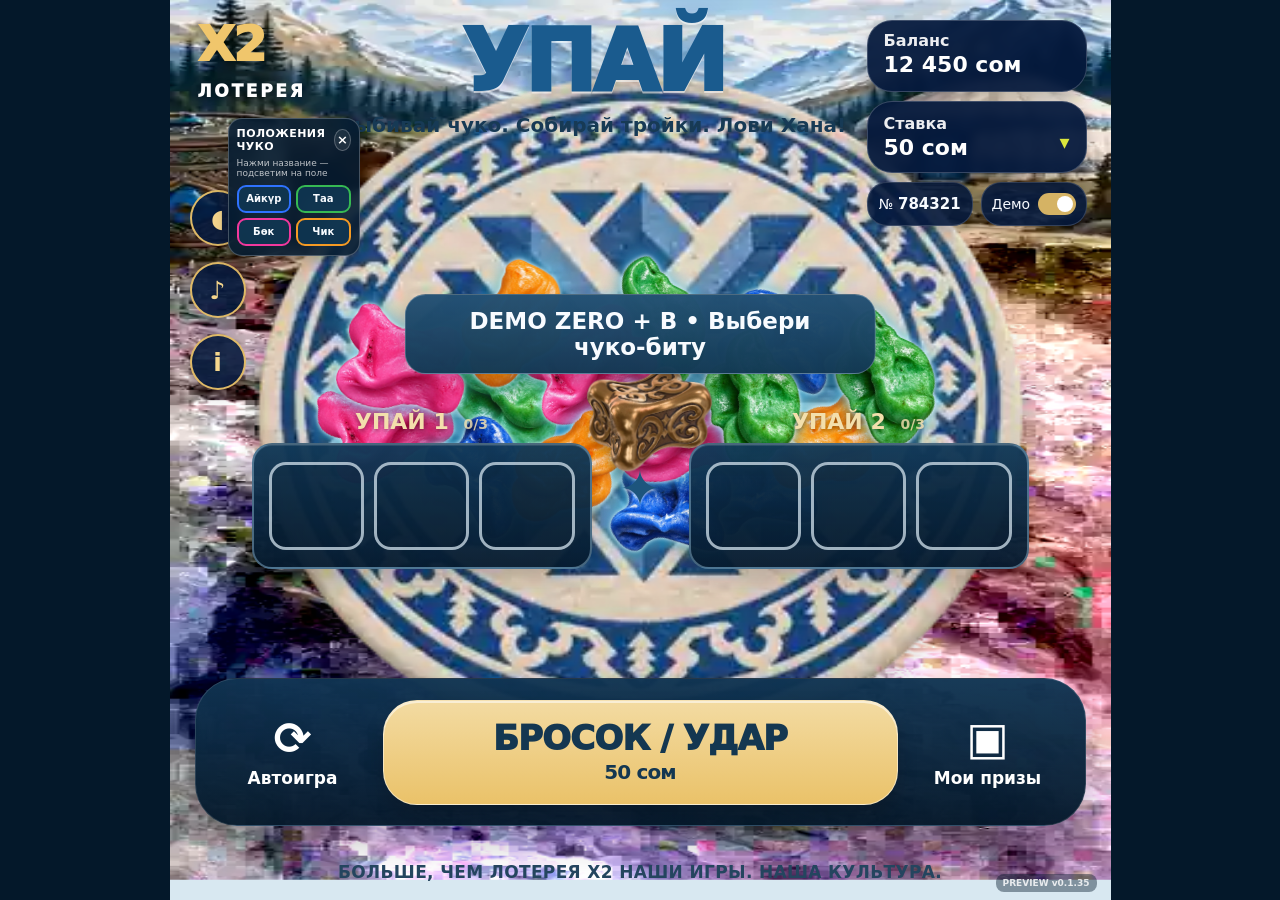
==== preview/index.html @ 2c6e4d95 "Add isolated v0.1.35 preview with split carpet physics" ====
<!doctype html>
<html lang="ru">
<head>
  <base href="../" />
  <meta charset="UTF-8" />
  <meta name="viewport" content="width=device-width,initial-scale=1,maximum-scale=1,user-scalable=no,viewport-fit=cover" />
  <meta name="apple-mobile-web-app-capable" content="yes" />
  <meta name="format-detection" content="telephone=no" />
  <title>UPAY 2D v0.1.35-preview</title>
  <link rel="stylesheet" href="./src/styles.css?v=0131" />
  <link rel="stylesheet" href="./src/overrides-013d.css?v=0131" />
  <link rel="stylesheet" href="./preview/preview.css?v=0135" />
</head>
<body>
  <div id="appShell" class="shell">
    <div id="backgroundLayer" class="bg-layer"></div>
    <div id="carpetLayer" class="carpet-layer" aria-hidden="true"></div>
    <div id="pixiHost" class="pixi-host"></div>

    <header class="topbar">
      <div class="brand">X2<br><span>ЛОТЕРЕЯ</span></div>
      <div class="title-block">
        <div class="title">УПАЙ</div>
        <div class="subtitle">Выбивай чуко. Собирай тройки. Лови Хана!</div>
      </div>

      <div class="status-panel">
        <div class="pill balance-pill">
          <span>Баланс</span>
          <strong id="balanceValue">12 450 сом</strong>
        </div>

        <button class="pill stake-pill" id="stakeSelect" type="button" aria-expanded="false">
          <span>Ставка</span>
          <strong><span id="stakeValue">50</span> <span id="currencyValue">сом</span></strong>
          <span class="stake-arrow">▾</span>
        </button>
        <div class="stake-menu" id="stakeMenu" hidden></div>

        <div class="minor-status-row">
          <div class="minor-pill">№ <strong id="ticketValue">784321</strong></div>
          <label class="minor-pill toggle-pill">Демо
            <input id="demoToggle" type="checkbox" checked />
            <span class="toggle"></span>
          </label>
        </div>
      </div>
    </header>

    <aside class="side-tools">
      <button class="tool" type="button" aria-label="Звук">◖</button>
      <button class="tool" type="button" aria-label="Музыка">♪</button>
      <button class="tool" type="button" aria-label="Информация">i</button>
    </aside>

    <section class="objective" id="objective">Собери 3 чуко</section>

    <section class="upay-zones" aria-label="Поля УПАЙ">
      <div class="zone" id="upayZone1">
        <div class="zone-title">УПАЙ 1 <span class="zone-progress" id="zone1Progress">0/3</span></div>
        <div class="zone-slots" id="zone1"></div>
      </div>
      <div class="center-ornament">✦</div>
      <div class="zone" id="upayZone2">
        <div class="zone-title">УПАЙ 2 <span class="zone-progress" id="zone2Progress">0/3</span></div>
        <div class="zone-slots" id="zone2"></div>
      </div>
    </section>

    <section class="controls">
      <div class="action-row">
        <button class="icon-btn" id="autoBtn" type="button"><b>⟳</b><span>Автоигра</span></button>
        <button class="main-btn" id="newGameBtn" type="button">НОВАЯ ИГРА <small id="betLabel">50 сом</small></button>
        <button class="icon-btn" id="prizesBtn" type="button"><b>▣</b><span>Мои призы</span></button>
      </div>
    </section>

    <footer class="footer">БОЛЬШЕ, ЧЕМ ЛОТЕРЕЯ <b>X2</b> НАШИ ИГРЫ. НАША КУЛЬТУРА.</footer>
    <div class="preview-badge">PREVIEW v0.1.35</div>
  </div>

  <script type="module" src="./preview/preview-main.js?v=0135"></script>
</body>
</html>
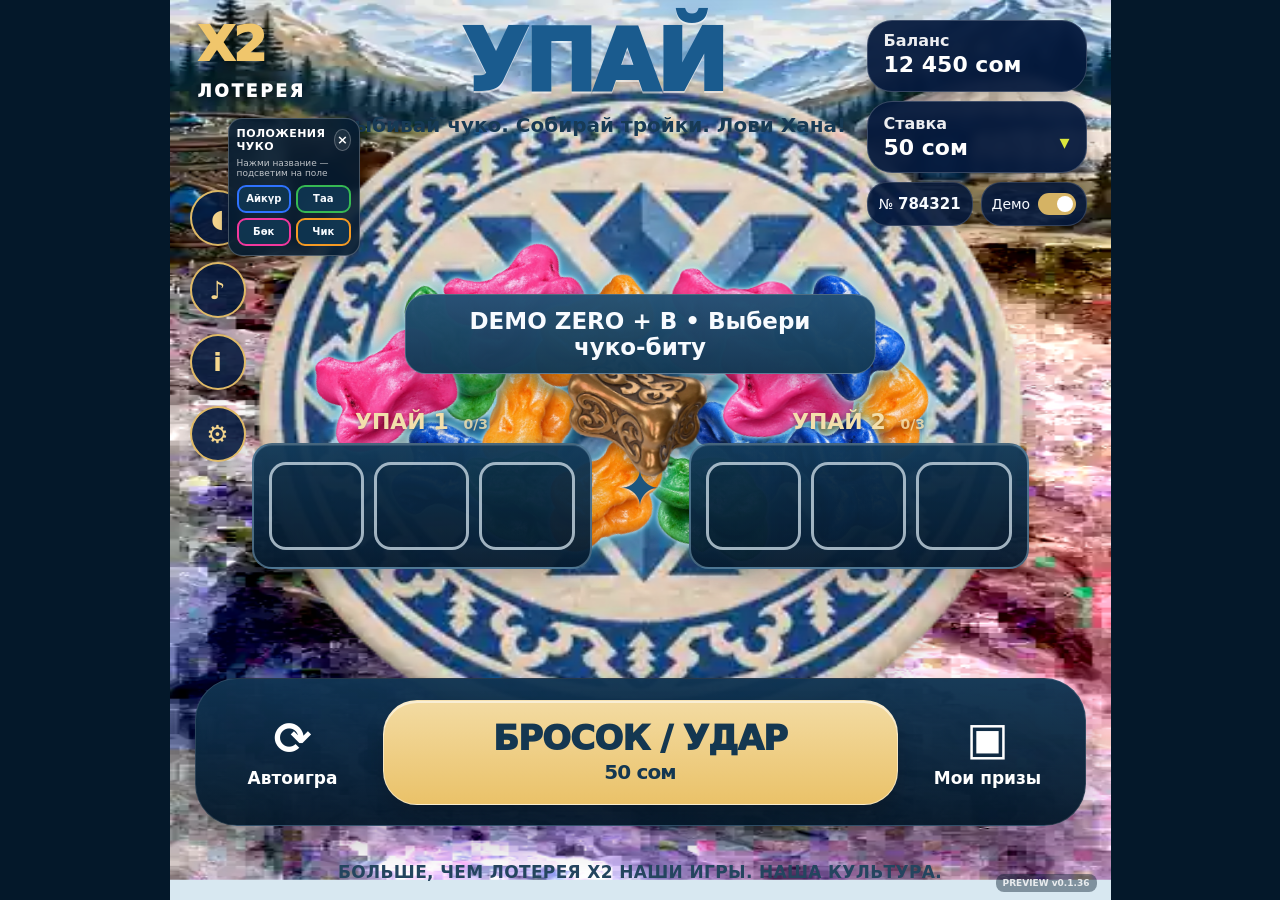
==== commit 772fde44: "Preview v0.1.36: persistent miss, clear Khan center, tuning sliders" ====
--- a/preview/index.html
+++ b/preview/index.html
@@ -6,10 +6,10 @@
   <meta name="viewport" content="width=device-width,initial-scale=1,maximum-scale=1,user-scalable=no,viewport-fit=cover" />
   <meta name="apple-mobile-web-app-capable" content="yes" />
   <meta name="format-detection" content="telephone=no" />
-  <title>UPAY 2D v0.1.35-preview</title>
+  <title>UPAY 2D v0.1.36-preview</title>
   <link rel="stylesheet" href="./src/styles.css?v=0131" />
   <link rel="stylesheet" href="./src/overrides-013d.css?v=0131" />
-  <link rel="stylesheet" href="./preview/preview.css?v=0135" />
+  <link rel="stylesheet" href="./preview/preview.css?v=0136" />
 </head>
 <body>
   <div id="appShell" class="shell">
@@ -76,9 +76,9 @@
     </section>
 
     <footer class="footer">БОЛЬШЕ, ЧЕМ ЛОТЕРЕЯ <b>X2</b> НАШИ ИГРЫ. НАША КУЛЬТУРА.</footer>
-    <div class="preview-badge">PREVIEW v0.1.35</div>
+    <div class="preview-badge">PREVIEW v0.1.36</div>
   </div>
 
-  <script type="module" src="./preview/preview-main.js?v=0135"></script>
+  <script type="module" src="./preview/preview-main.js?v=0136"></script>
 </body>
 </html>
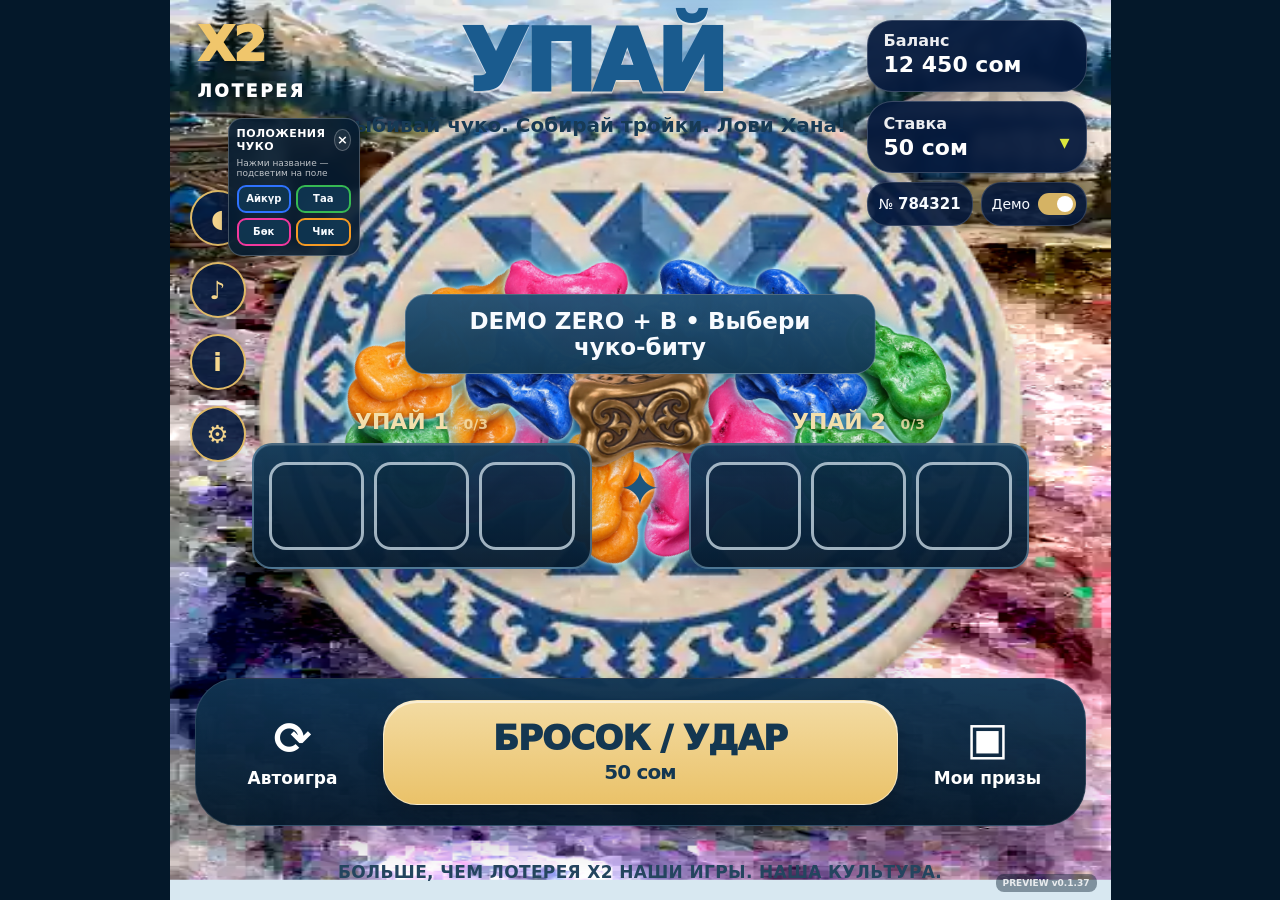
==== commit 31a44e24: "Preview v0.1.37: impact rebound and non-eject hit reactions" ====
--- a/preview/index.html
+++ b/preview/index.html
@@ -6,10 +6,10 @@
   <meta name="viewport" content="width=device-width,initial-scale=1,maximum-scale=1,user-scalable=no,viewport-fit=cover" />
   <meta name="apple-mobile-web-app-capable" content="yes" />
   <meta name="format-detection" content="telephone=no" />
-  <title>UPAY 2D v0.1.36-preview</title>
+  <title>UPAY 2D v0.1.37-preview</title>
   <link rel="stylesheet" href="./src/styles.css?v=0131" />
   <link rel="stylesheet" href="./src/overrides-013d.css?v=0131" />
-  <link rel="stylesheet" href="./preview/preview.css?v=0136" />
+  <link rel="stylesheet" href="./preview/preview.css?v=0137" />
 </head>
 <body>
   <div id="appShell" class="shell">
@@ -76,9 +76,9 @@
     </section>
 
     <footer class="footer">БОЛЬШЕ, ЧЕМ ЛОТЕРЕЯ <b>X2</b> НАШИ ИГРЫ. НАША КУЛЬТУРА.</footer>
-    <div class="preview-badge">PREVIEW v0.1.36</div>
+    <div class="preview-badge">PREVIEW v0.1.37</div>
   </div>
 
-  <script type="module" src="./preview/preview-main.js?v=0136"></script>
+  <script type="module" src="./preview/preview-main.js?v=0137"></script>
 </body>
 </html>
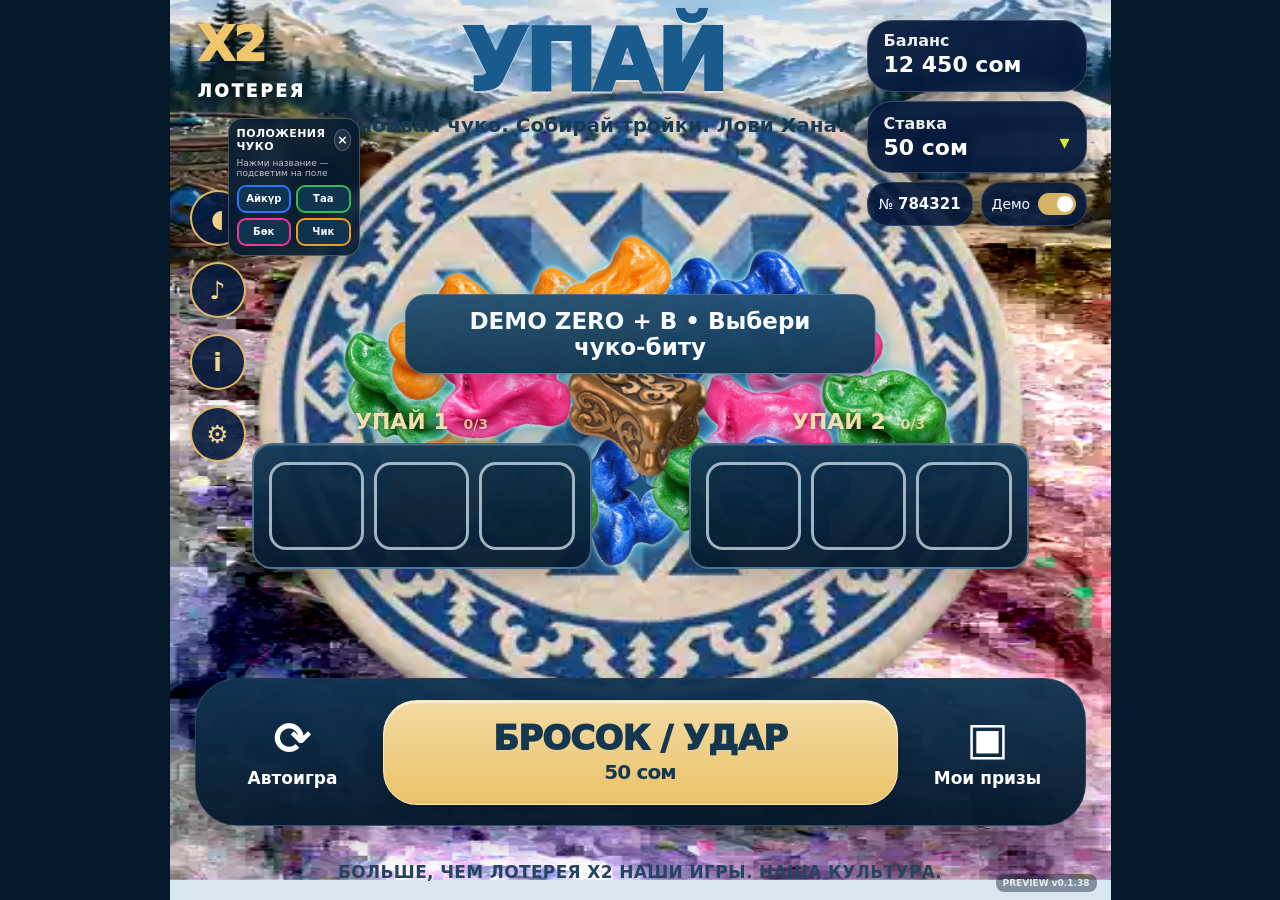
==== commit eefd49c7: "Preview v0.1.38: immediate contact physics and neighbor reactions" ====
--- a/preview/index.html
+++ b/preview/index.html
@@ -6,10 +6,10 @@
   <meta name="viewport" content="width=device-width,initial-scale=1,maximum-scale=1,user-scalable=no,viewport-fit=cover" />
   <meta name="apple-mobile-web-app-capable" content="yes" />
   <meta name="format-detection" content="telephone=no" />
-  <title>UPAY 2D v0.1.37-preview</title>
+  <title>UPAY 2D v0.1.38-preview</title>
   <link rel="stylesheet" href="./src/styles.css?v=0131" />
   <link rel="stylesheet" href="./src/overrides-013d.css?v=0131" />
-  <link rel="stylesheet" href="./preview/preview.css?v=0137" />
+  <link rel="stylesheet" href="./preview/preview.css?v=0138" />
 </head>
 <body>
   <div id="appShell" class="shell">
@@ -76,9 +76,9 @@
     </section>
 
     <footer class="footer">БОЛЬШЕ, ЧЕМ ЛОТЕРЕЯ <b>X2</b> НАШИ ИГРЫ. НАША КУЛЬТУРА.</footer>
-    <div class="preview-badge">PREVIEW v0.1.37</div>
+    <div class="preview-badge">PREVIEW v0.1.38</div>
   </div>
 
-  <script type="module" src="./preview/preview-main.js?v=0137"></script>
+  <script type="module" src="./preview/preview-main.js?v=0138"></script>
 </body>
 </html>
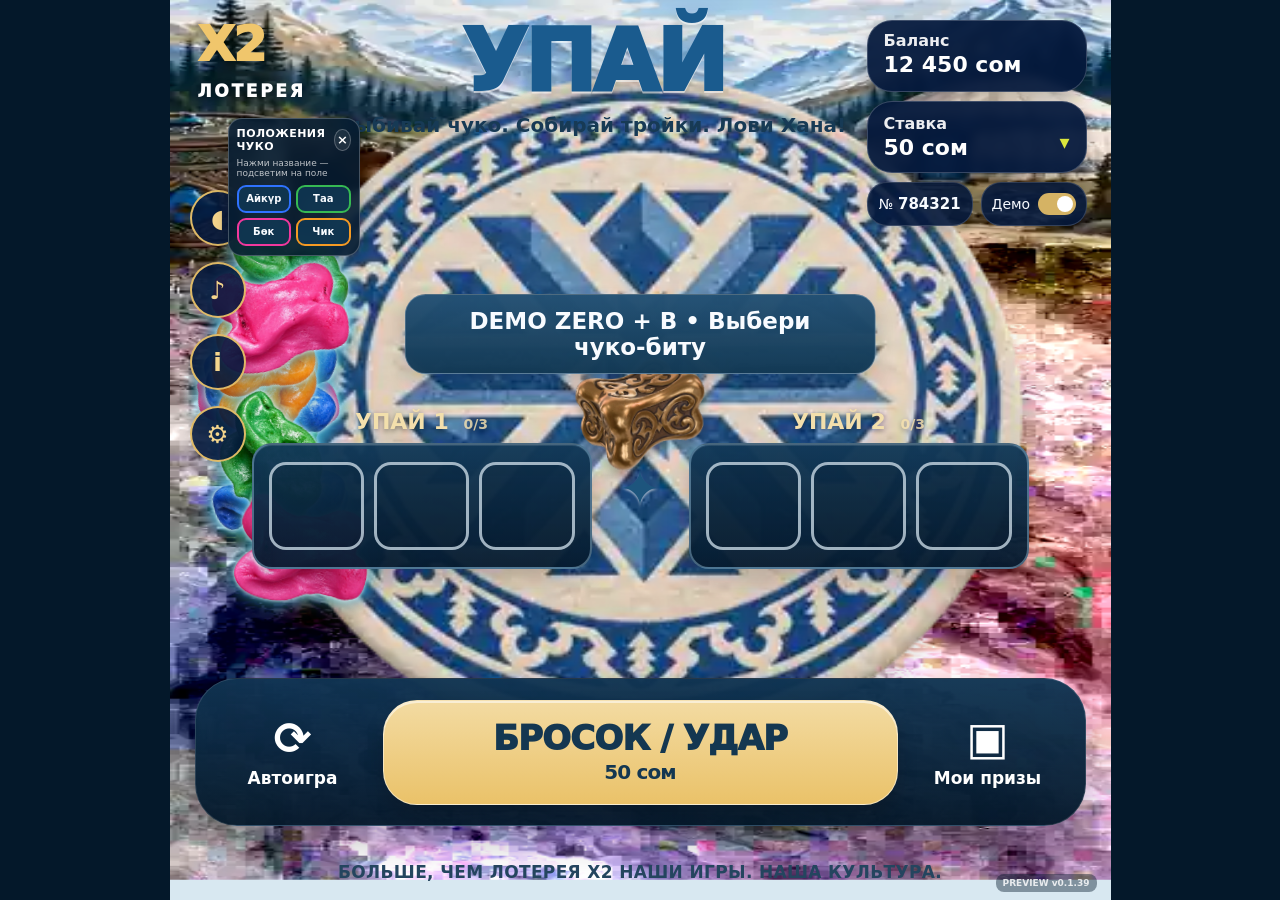
==== commit d4a07157: "Preview v0.1.39: stronger neighbor spin and no-overlap settling" ====
--- a/preview/index.html
+++ b/preview/index.html
@@ -6,10 +6,10 @@
   <meta name="viewport" content="width=device-width,initial-scale=1,maximum-scale=1,user-scalable=no,viewport-fit=cover" />
   <meta name="apple-mobile-web-app-capable" content="yes" />
   <meta name="format-detection" content="telephone=no" />
-  <title>UPAY 2D v0.1.38-preview</title>
+  <title>UPAY 2D v0.1.39-preview</title>
   <link rel="stylesheet" href="./src/styles.css?v=0131" />
   <link rel="stylesheet" href="./src/overrides-013d.css?v=0131" />
-  <link rel="stylesheet" href="./preview/preview.css?v=0138" />
+  <link rel="stylesheet" href="./preview/preview.css?v=0139" />
 </head>
 <body>
   <div id="appShell" class="shell">
@@ -76,9 +76,9 @@
     </section>
 
     <footer class="footer">БОЛЬШЕ, ЧЕМ ЛОТЕРЕЯ <b>X2</b> НАШИ ИГРЫ. НАША КУЛЬТУРА.</footer>
-    <div class="preview-badge">PREVIEW v0.1.38</div>
+    <div class="preview-badge">PREVIEW v0.1.39</div>
   </div>
 
-  <script type="module" src="./preview/preview-main.js?v=0138"></script>
+  <script type="module" src="./preview/preview-main.js?v=0139"></script>
 </body>
 </html>
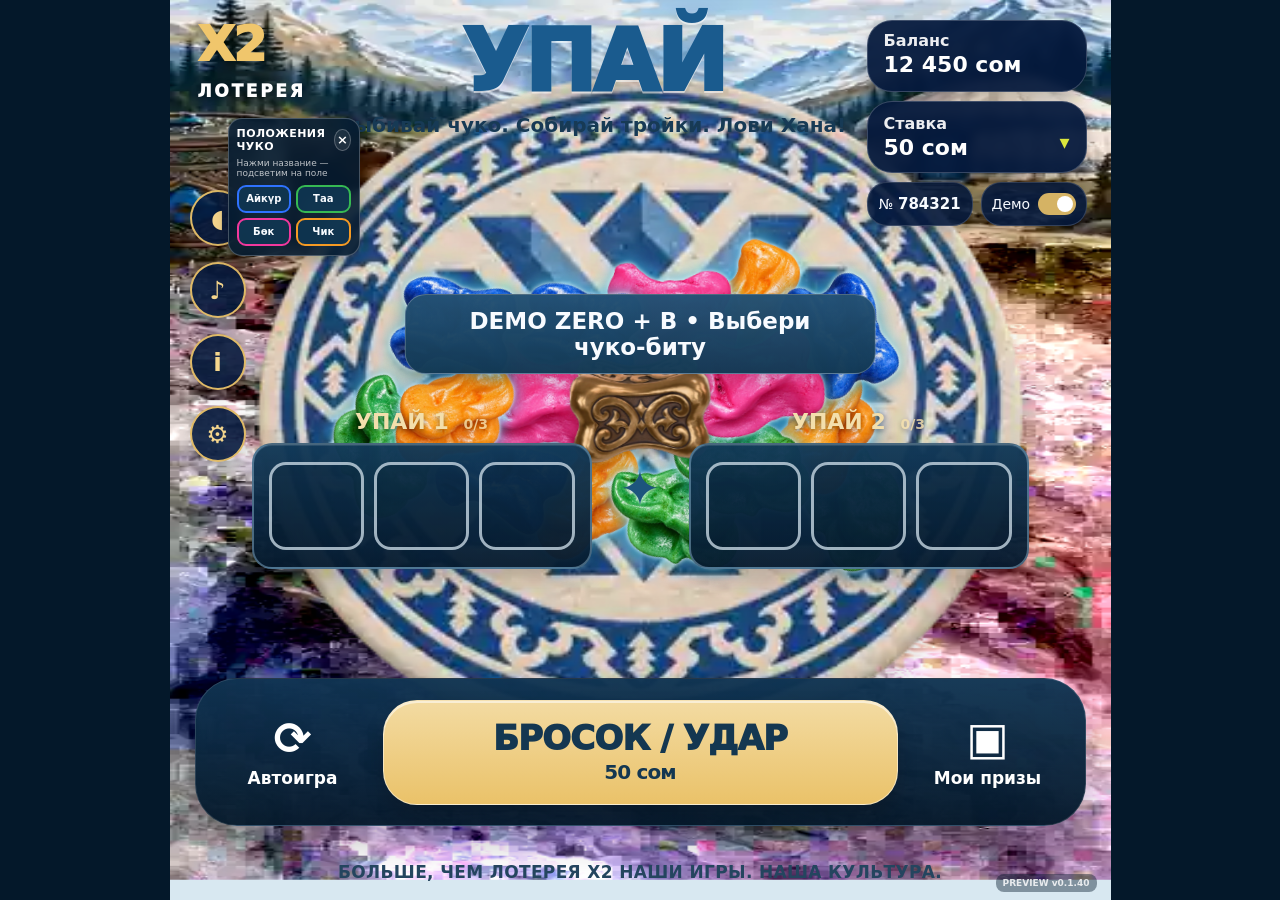
==== commit 919f76cf: "Preview v0.1.40: fix scatter collapse and stabilize no-overlap layout" ====
--- a/preview/index.html
+++ b/preview/index.html
@@ -6,10 +6,10 @@
   <meta name="viewport" content="width=device-width,initial-scale=1,maximum-scale=1,user-scalable=no,viewport-fit=cover" />
   <meta name="apple-mobile-web-app-capable" content="yes" />
   <meta name="format-detection" content="telephone=no" />
-  <title>UPAY 2D v0.1.39-preview</title>
+  <title>UPAY 2D v0.1.40-preview</title>
   <link rel="stylesheet" href="./src/styles.css?v=0131" />
   <link rel="stylesheet" href="./src/overrides-013d.css?v=0131" />
-  <link rel="stylesheet" href="./preview/preview.css?v=0139" />
+  <link rel="stylesheet" href="./preview/preview.css?v=0140" />
 </head>
 <body>
   <div id="appShell" class="shell">
@@ -76,9 +76,9 @@
     </section>
 
     <footer class="footer">БОЛЬШЕ, ЧЕМ ЛОТЕРЕЯ <b>X2</b> НАШИ ИГРЫ. НАША КУЛЬТУРА.</footer>
-    <div class="preview-badge">PREVIEW v0.1.39</div>
+    <div class="preview-badge">PREVIEW v0.1.40</div>
   </div>
 
-  <script type="module" src="./preview/preview-main.js?v=0139"></script>
+  <script type="module" src="./preview/preview-main.js?v=0140"></script>
 </body>
 </html>
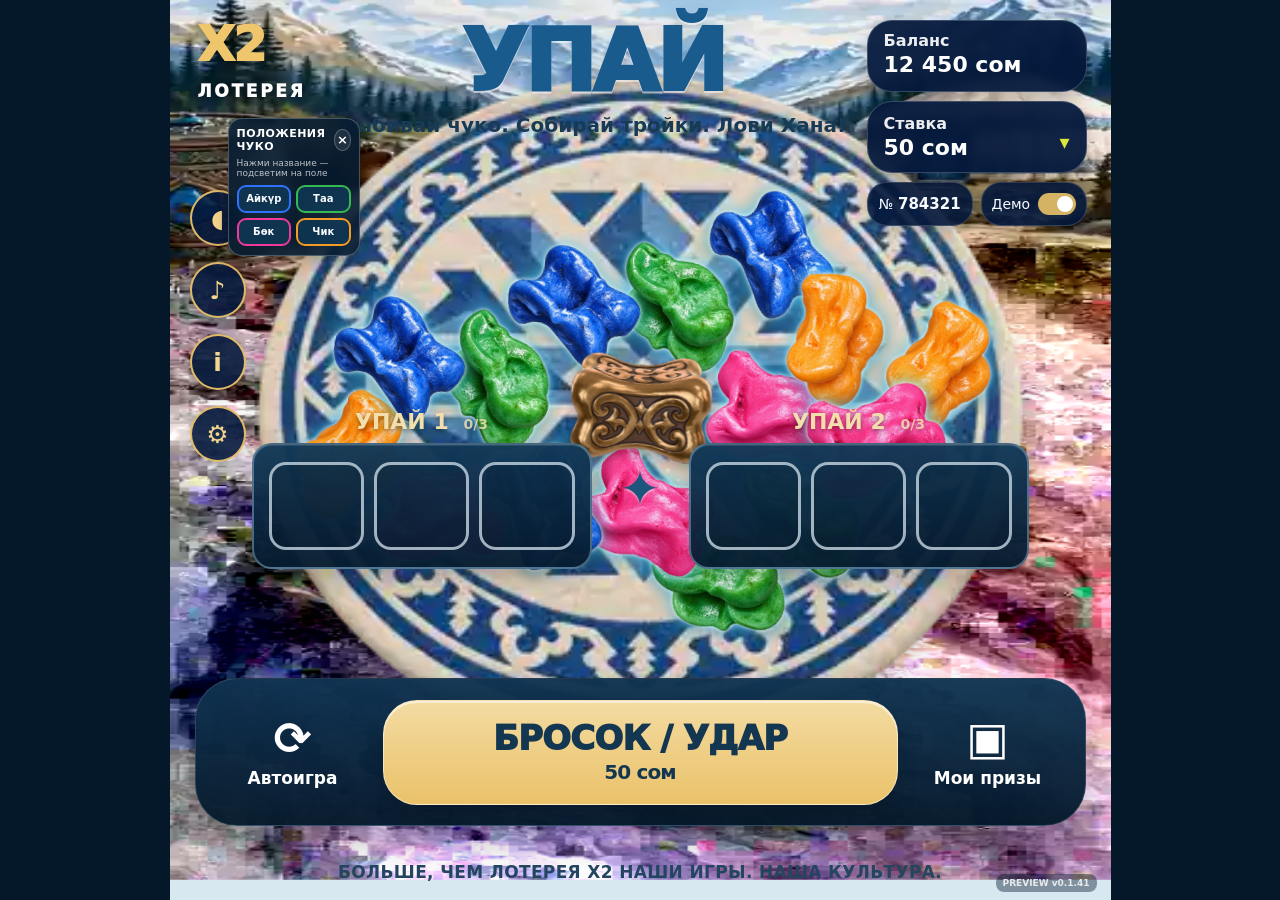
==== commit 2a912038: "Preview v0.1.41: pile height tuning, copied parameters, safer spacing" ====
--- a/preview/index.html
+++ b/preview/index.html
@@ -6,10 +6,10 @@
   <meta name="viewport" content="width=device-width,initial-scale=1,maximum-scale=1,user-scalable=no,viewport-fit=cover" />
   <meta name="apple-mobile-web-app-capable" content="yes" />
   <meta name="format-detection" content="telephone=no" />
-  <title>UPAY 2D v0.1.40-preview</title>
+  <title>UPAY 2D v0.1.41-preview</title>
   <link rel="stylesheet" href="./src/styles.css?v=0131" />
   <link rel="stylesheet" href="./src/overrides-013d.css?v=0131" />
-  <link rel="stylesheet" href="./preview/preview.css?v=0140" />
+  <link rel="stylesheet" href="./preview/preview.css?v=0141" />
 </head>
 <body>
   <div id="appShell" class="shell">
@@ -76,9 +76,9 @@
     </section>
 
     <footer class="footer">БОЛЬШЕ, ЧЕМ ЛОТЕРЕЯ <b>X2</b> НАШИ ИГРЫ. НАША КУЛЬТУРА.</footer>
-    <div class="preview-badge">PREVIEW v0.1.40</div>
+    <div class="preview-badge">PREVIEW v0.1.41</div>
   </div>
 
-  <script type="module" src="./preview/preview-main.js?v=0140"></script>
+  <script type="module" src="./preview/preview-main.js?v=0141"></script>
 </body>
 </html>
